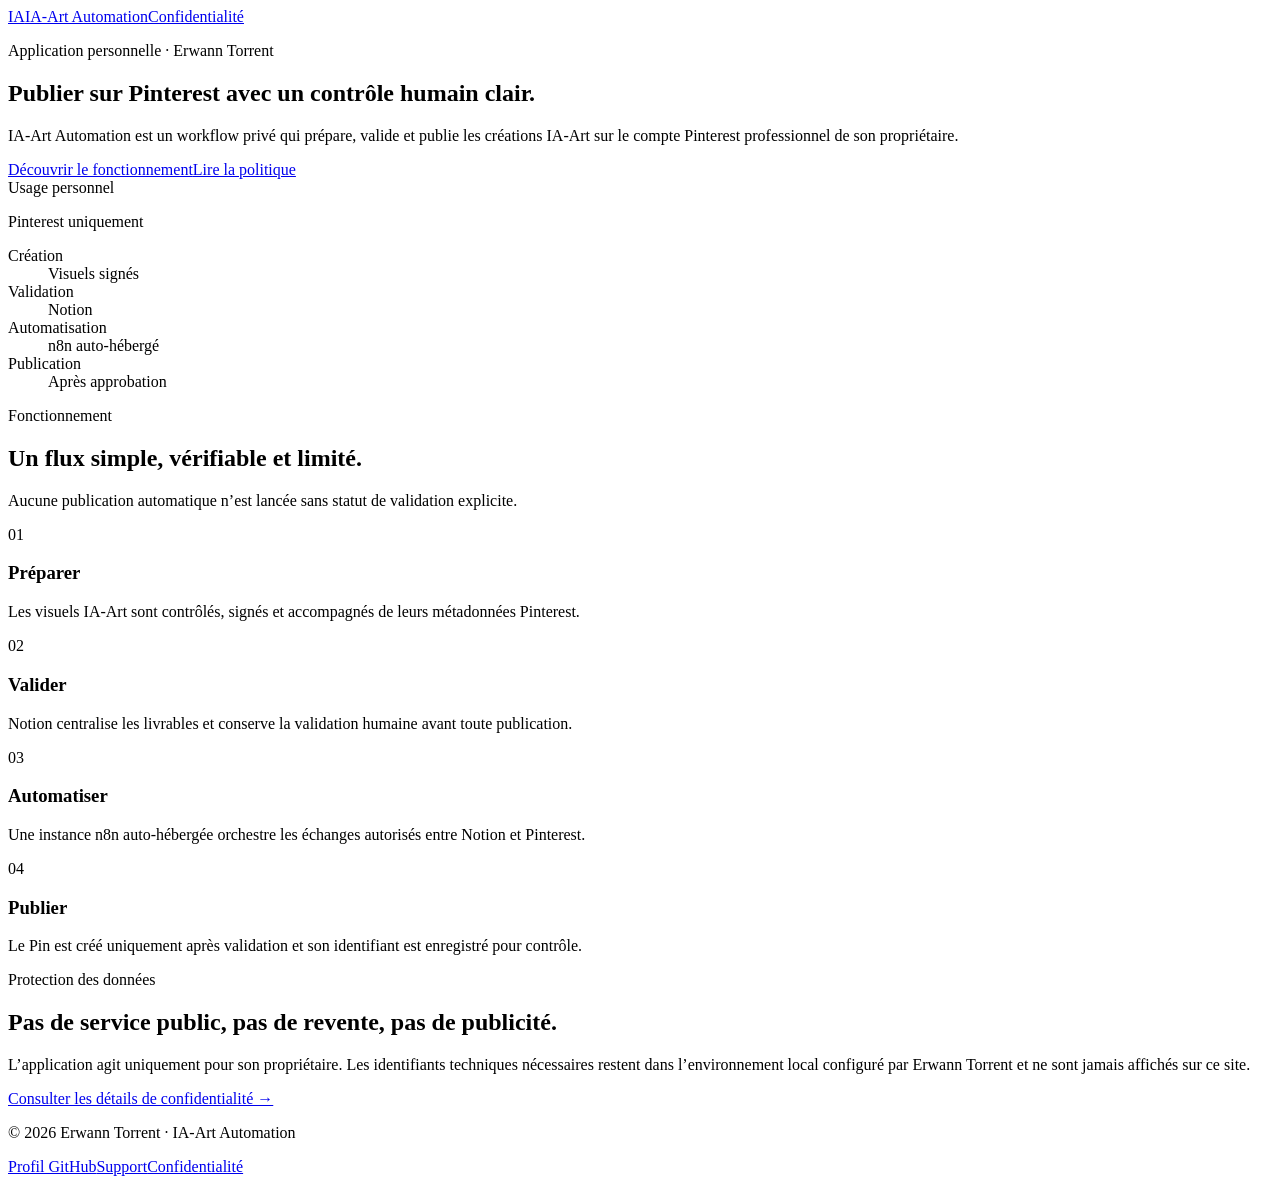
==== index.html @ b7febe2f "Ajouter la page d’accueil" ====
<!doctype html>
<html lang="fr">
<head><meta charset="utf-8"><meta name="viewport" content="width=device-width,initial-scale=1"><title>Erwann Torrent · IA-Art Automation</title><meta name="description" content="Application personnelle de validation et de publication des créations IA-Art vers Pinterest."><link rel="stylesheet" href="styles.css"></head>
<body>
<nav class="nav-shell" aria-label="Navigation principale"><a class="brand" href="#top"><span class="brand-mark">IA</span><span>IA-Art Automation</span></a><a class="nav-link" href="privacy.html">Confidentialité</a></nav>
<main>
<section class="hero" id="top"><div><p class="eyebrow">Application personnelle · Erwann Torrent</p><h1>Publier sur Pinterest avec un contrôle humain clair.</h1><p class="hero-lede">IA-Art Automation est un workflow privé qui prépare, valide et publie les créations IA-Art sur le compte Pinterest professionnel de son propriétaire.</p><div class="hero-actions"><a class="button button-primary" href="#fonctionnement">Découvrir le fonctionnement</a><a class="button button-secondary" href="privacy.html">Lire la politique</a></div></div><aside class="status-card"><div class="status-topline"><span class="status-dot"></span>Usage personnel</div><p class="status-title">Pinterest uniquement</p><dl class="status-list"><div><dt>Création</dt><dd>Visuels signés</dd></div><div><dt>Validation</dt><dd>Notion</dd></div><div><dt>Automatisation</dt><dd>n8n auto-hébergé</dd></div><div><dt>Publication</dt><dd>Après approbation</dd></div></dl></aside></section>
<section class="section" id="fonctionnement"><div class="section-heading"><p class="eyebrow">Fonctionnement</p><h2>Un flux simple, vérifiable et limité.</h2><p>Aucune publication automatique n’est lancée sans statut de validation explicite.</p></div><div class="steps-grid"><article class="step-card"><span class="step-number">01</span><h3>Préparer</h3><p>Les visuels IA-Art sont contrôlés, signés et accompagnés de leurs métadonnées Pinterest.</p></article><article class="step-card"><span class="step-number">02</span><h3>Valider</h3><p>Notion centralise les livrables et conserve la validation humaine avant toute publication.</p></article><article class="step-card"><span class="step-number">03</span><h3>Automatiser</h3><p>Une instance n8n auto-hébergée orchestre les échanges autorisés entre Notion et Pinterest.</p></article><article class="step-card"><span class="step-number">04</span><h3>Publier</h3><p>Le Pin est créé uniquement après validation et son identifiant est enregistré pour contrôle.</p></article></div></section>
<section class="section trust-section"><div><p class="eyebrow">Protection des données</p><h2>Pas de service public, pas de revente, pas de publicité.</h2></div><div class="trust-copy"><p>L’application agit uniquement pour son propriétaire. Les identifiants techniques nécessaires restent dans l’environnement local configuré par Erwann Torrent et ne sont jamais affichés sur ce site.</p><a class="text-link" href="privacy.html">Consulter les détails de confidentialité →</a></div></section>
</main><footer class="footer"><p>© 2026 Erwann Torrent · IA-Art Automation</p><div><a href="https://github.com/ErwannTorrent">Profil GitHub</a><a href="https://github.com/Etorrent-Org/ia-art-automation/issues">Support</a><a href="privacy.html">Confidentialité</a></div></footer>
</body></html>
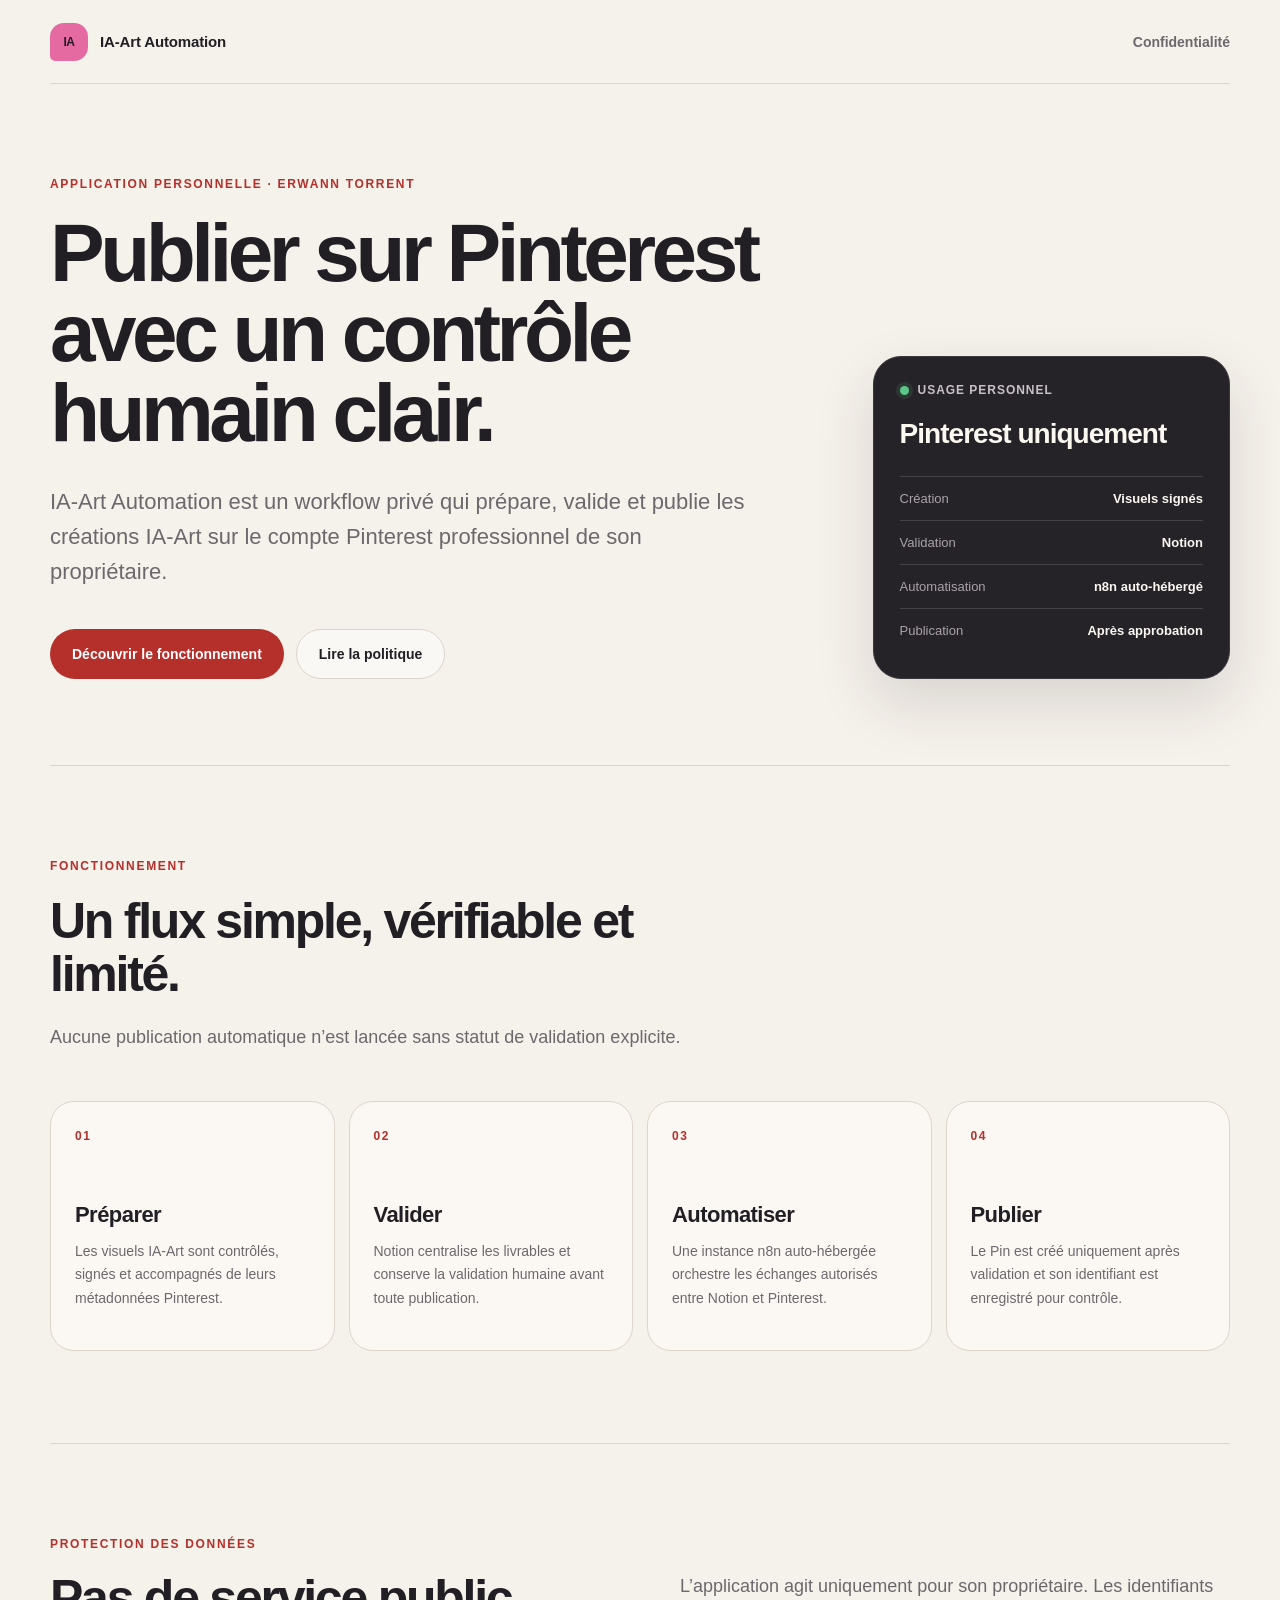
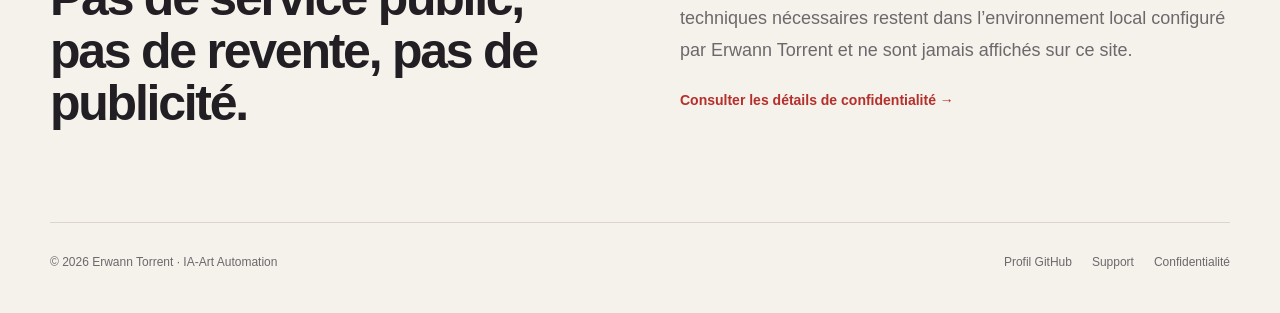
==== commit fbb58268: "Update index.html" ====
--- a/index.html
+++ b/index.html
@@ -1,6 +1,9 @@
 <!doctype html>
 <html lang="fr">
-<head><meta charset="utf-8"><meta name="viewport" content="width=device-width,initial-scale=1"><title>Erwann Torrent · IA-Art Automation</title><meta name="description" content="Application personnelle de validation et de publication des créations IA-Art vers Pinterest."><link rel="stylesheet" href="styles.css"></head>
+<head>
+  <meta name="p:domain_verify" content="bd27df2fb0a278e348b28f22b206b47b"/>
+  <meta charset="utf-8">
+  <meta name="viewport" content="width=device-width,initial-scale=1"><title>Erwann Torrent · IA-Art Automation</title><meta name="description" content="Application personnelle de validation et de publication des créations IA-Art vers Pinterest."><link rel="stylesheet" href="styles.css"></head>
 <body>
 <nav class="nav-shell" aria-label="Navigation principale"><a class="brand" href="#top"><span class="brand-mark">IA</span><span>IA-Art Automation</span></a><a class="nav-link" href="privacy.html">Confidentialité</a></nav>
 <main>
--- a/styles.css
+++ b/styles.css
@@ -0,0 +1 @@
+:root{--ink:#211f23;--muted:#6d686c;--paper:#f5f1eb;--surface:#fffdf9;--line:#ddd5cb;--accent:#b52f2b;--accent-dark:#8f211f;--rose:#e66aa2}*{box-sizing:border-box}html{scroll-behavior:smooth}body{margin:0;background:var(--paper);color:var(--ink);font-family:Arial,Helvetica,sans-serif}a{color:inherit}.nav-shell{width:min(1180px,calc(100% - 40px));margin:0 auto;min-height:84px;display:flex;align-items:center;justify-content:space-between;gap:24px;border-bottom:1px solid var(--line)}.brand{display:inline-flex;align-items:center;gap:12px;text-decoration:none;font-size:15px;font-weight:700;letter-spacing:-.01em}.brand-mark{width:38px;height:38px;display:grid;place-items:center;border-radius:14px 14px 14px 5px;background:var(--rose);color:#241b22;font-size:12px;font-weight:800;letter-spacing:-.04em}.nav-link{color:var(--muted);text-decoration:none;font-size:14px;font-weight:700}.nav-link:hover,.nav-link:focus-visible,.nav-link.active{color:var(--accent)}.hero{width:min(1180px,calc(100% - 40px));margin:0 auto;padding:92px 0 86px;display:grid;grid-template-columns:minmax(0,1.55fr) minmax(300px,.75fr);gap:84px;align-items:end}.eyebrow{margin:0 0 20px;color:var(--accent);font-size:12px;line-height:1.4;font-weight:800;letter-spacing:.14em;text-transform:uppercase}.hero h1,.legal-hero h1{margin:0;max-width:830px;font-size:clamp(48px,6.4vw,88px);line-height:.98;letter-spacing:-.055em;font-weight:700}.hero-lede{max-width:710px;margin:30px 0 0;color:var(--muted);font-size:clamp(18px,2vw,22px);line-height:1.6}.hero-actions{margin-top:40px;display:flex;flex-wrap:wrap;gap:12px}.button{min-height:50px;display:inline-flex;align-items:center;justify-content:center;padding:0 22px;border-radius:999px;text-decoration:none;font-size:14px;font-weight:800;transition:transform .16s ease,background .16s ease}.button:hover{transform:translateY(-2px)}.button:focus-visible{outline:3px solid rgba(181,47,43,.28);outline-offset:3px}.button-primary{background:var(--accent);color:#fff}.button-primary:hover{background:var(--accent-dark)}.button-secondary{border:1px solid var(--line);background:rgba(255,255,255,.45)}.status-card{padding:26px;border:1px solid #3d383e;border-radius:28px;background:#262328;color:#fbf7f1;box-shadow:0 24px 60px rgba(47,37,43,.14)}.status-topline{display:flex;align-items:center;gap:9px;color:#c9c1c8;font-size:12px;font-weight:800;letter-spacing:.08em;text-transform:uppercase}.status-dot{width:9px;height:9px;border-radius:50%;background:#5ac789;box-shadow:0 0 0 4px rgba(90,199,137,.12)}.status-title{margin:22px 0 26px;font-size:28px;line-height:1.1;font-weight:700;letter-spacing:-.035em}.status-list{margin:0}.status-list div{padding:14px 0;display:flex;justify-content:space-between;gap:18px;border-top:1px solid #454047}.status-list dt{color:#aaa2aa;font-size:13px}.status-list dd{margin:0;text-align:right;font-size:13px;font-weight:700}.section{width:min(1180px,calc(100% - 40px));margin:0 auto;padding:92px 0;border-top:1px solid var(--line)}.section-heading{max-width:720px}.section h2,.legal-content h2{margin:0;font-size:clamp(32px,4vw,50px);line-height:1.05;letter-spacing:-.045em}.section-heading>p:last-child{margin:22px 0 0;color:var(--muted);font-size:18px;line-height:1.7}.steps-grid{margin-top:48px;display:grid;grid-template-columns:repeat(4,1fr);gap:14px}.step-card{min-height:250px;padding:24px;border:1px solid var(--line);border-radius:24px;background:rgba(255,253,249,.68)}.step-number{color:var(--accent);font-size:12px;font-weight:800;letter-spacing:.14em}.step-card h3{margin:58px 0 12px;font-size:22px;letter-spacing:-.025em}.step-card p{margin:0;color:var(--muted);font-size:14px;line-height:1.7}.trust-section{display:grid;grid-template-columns:1fr 1fr;gap:80px;align-items:start}.trust-copy{padding-top:34px}.trust-copy p{margin:0 0 24px;color:var(--muted);font-size:18px;line-height:1.8}.text-link{color:var(--accent);font-size:14px;font-weight:800;text-decoration:none}.text-link:hover{text-decoration:underline}.legal-hero{width:min(980px,calc(100% - 40px));margin:0 auto;padding:92px 0 74px}.legal-hero h1{font-size:clamp(46px,6vw,78px)}.legal-hero>p:last-child{max-width:720px;margin:28px 0 0;color:var(--muted);font-size:19px;line-height:1.7}.legal-layout{width:min(980px,calc(100% - 40px));margin:0 auto;padding:0 0 100px;display:grid;grid-template-columns:260px 1fr;gap:72px;align-items:start}.legal-summary{position:sticky;top:24px;padding:24px;border:1px solid var(--line);border-radius:22px;background:var(--surface)}.summary-label{margin:0 0 16px;color:var(--accent);font-size:12px;font-weight:800;letter-spacing:.12em;text-transform:uppercase}.legal-summary ul{margin:0;padding:0;list-style:none}.legal-summary li{padding:10px 0;border-top:1px solid var(--line);color:var(--muted);font-size:13px;line-height:1.5}.legal-content section{padding:0 0 38px;margin:0 0 38px;border-bottom:1px solid var(--line)}.legal-content h2{font-size:26px;letter-spacing:-.025em}.legal-content p,.legal-content li{color:var(--muted);font-size:16px;line-height:1.8}.legal-content p{margin:16px 0 0}.legal-content ul{margin:16px 0 0;padding-left:22px}.legal-content a{color:var(--accent);font-weight:700}.footer{width:min(1180px,calc(100% - 40px));margin:0 auto;padding:32px 0 44px;display:flex;justify-content:space-between;gap:24px;border-top:1px solid var(--line);color:var(--muted);font-size:12px}.footer p{margin:0}.footer div{display:flex;flex-wrap:wrap;gap:20px}.footer a{text-decoration:none}.footer a:hover{color:var(--accent)}@media(max-width:900px){.hero{grid-template-columns:1fr;gap:50px}.steps-grid{grid-template-columns:repeat(2,1fr)}.trust-section{grid-template-columns:1fr;gap:20px}.legal-layout{grid-template-columns:1fr;gap:42px}.legal-summary{position:static}}@media(max-width:580px){.nav-shell{width:min(100% - 28px,1180px);min-height:72px}.nav-link{font-size:12px}.brand span:last-child{display:none}.hero,.section,.footer{width:min(100% - 28px,1180px)}.hero{padding:64px 0}.hero h1{font-size:47px}.hero-actions{align-items:stretch;flex-direction:column}.button{width:100%}.steps-grid{grid-template-columns:1fr}.step-card{min-height:220px}.legal-hero,.legal-layout{width:min(100% - 28px,980px)}.legal-hero{padding:64px 0 56px}.footer{flex-direction:column}}@media(prefers-reduced-motion:reduce){html{scroll-behavior:auto}.button{transition:none}}
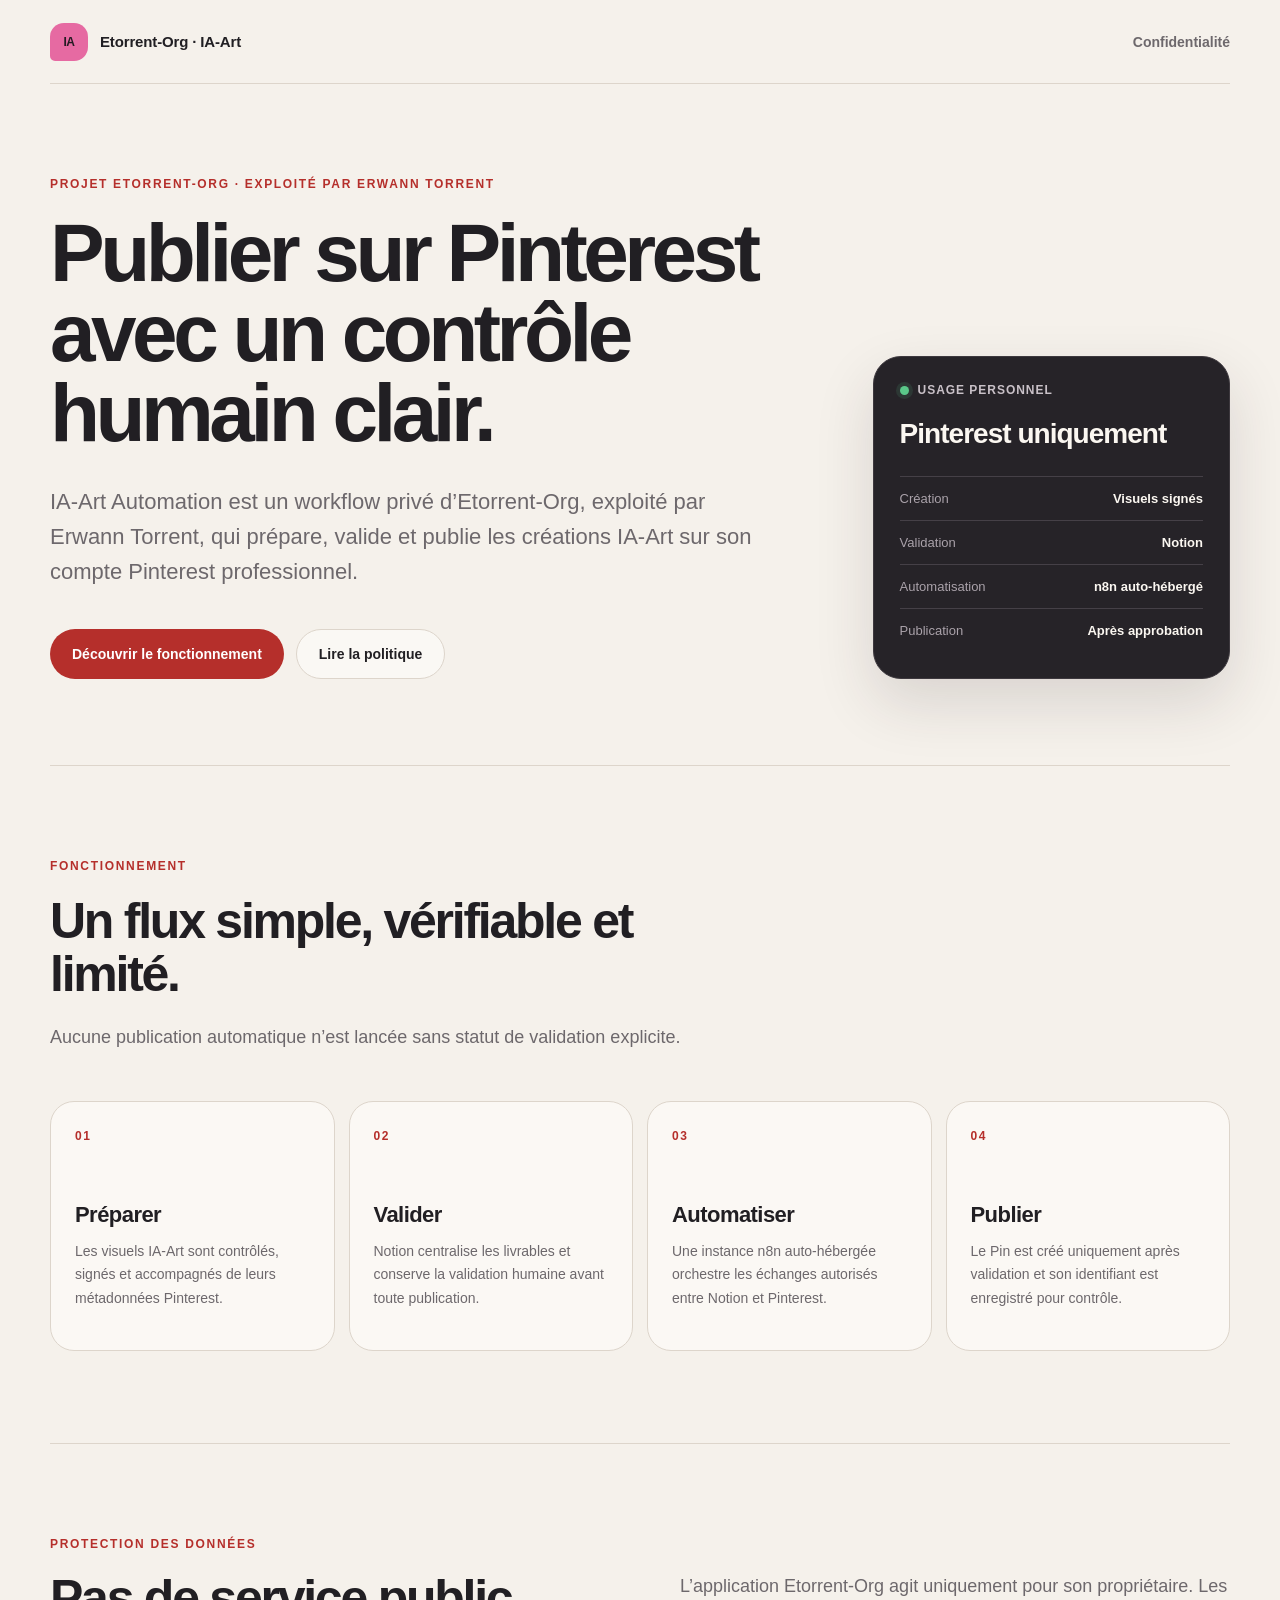
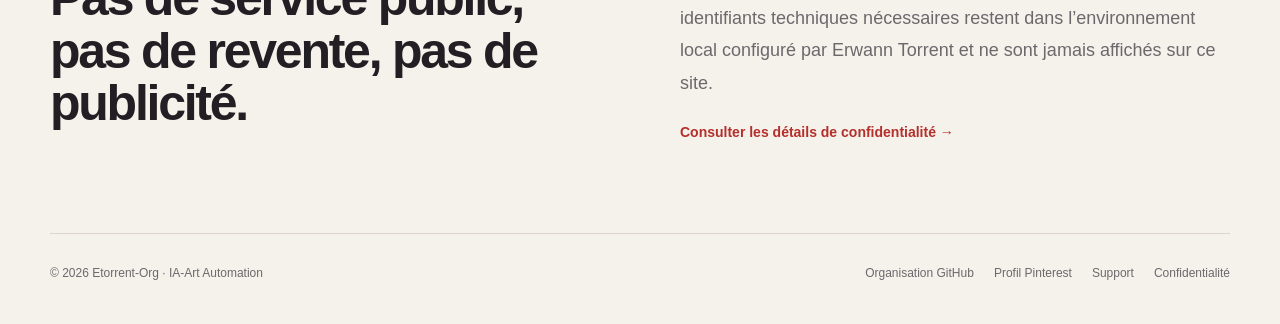
==== commit b8e07644: "Align website identity with Pinterest profile" ====
--- a/index.html
+++ b/index.html
@@ -1,14 +1,97 @@
 <!doctype html>
 <html lang="fr">
 <head>
-  <meta name="p:domain_verify" content="bd27df2fb0a278e348b28f22b206b47b"/>
   <meta charset="utf-8">
-  <meta name="viewport" content="width=device-width,initial-scale=1"><title>Erwann Torrent · IA-Art Automation</title><meta name="description" content="Application personnelle de validation et de publication des créations IA-Art vers Pinterest."><link rel="stylesheet" href="styles.css"></head>
+  <meta name="viewport" content="width=device-width, initial-scale=1">
+  <meta name="p:domain_verify" content="bd27df2fb0a278e348b28f22b206b47b">
+  <meta name="description" content="Application Etorrent-Org de validation et de publication des créations IA-Art vers Pinterest.">
+  <title>Etorrent-Org · IA-Art Automation</title>
+  <link rel="stylesheet" href="styles.css">
+</head>
 <body>
-<nav class="nav-shell" aria-label="Navigation principale"><a class="brand" href="#top"><span class="brand-mark">IA</span><span>IA-Art Automation</span></a><a class="nav-link" href="privacy.html">Confidentialité</a></nav>
-<main>
-<section class="hero" id="top"><div><p class="eyebrow">Application personnelle · Erwann Torrent</p><h1>Publier sur Pinterest avec un contrôle humain clair.</h1><p class="hero-lede">IA-Art Automation est un workflow privé qui prépare, valide et publie les créations IA-Art sur le compte Pinterest professionnel de son propriétaire.</p><div class="hero-actions"><a class="button button-primary" href="#fonctionnement">Découvrir le fonctionnement</a><a class="button button-secondary" href="privacy.html">Lire la politique</a></div></div><aside class="status-card"><div class="status-topline"><span class="status-dot"></span>Usage personnel</div><p class="status-title">Pinterest uniquement</p><dl class="status-list"><div><dt>Création</dt><dd>Visuels signés</dd></div><div><dt>Validation</dt><dd>Notion</dd></div><div><dt>Automatisation</dt><dd>n8n auto-hébergé</dd></div><div><dt>Publication</dt><dd>Après approbation</dd></div></dl></aside></section>
-<section class="section" id="fonctionnement"><div class="section-heading"><p class="eyebrow">Fonctionnement</p><h2>Un flux simple, vérifiable et limité.</h2><p>Aucune publication automatique n’est lancée sans statut de validation explicite.</p></div><div class="steps-grid"><article class="step-card"><span class="step-number">01</span><h3>Préparer</h3><p>Les visuels IA-Art sont contrôlés, signés et accompagnés de leurs métadonnées Pinterest.</p></article><article class="step-card"><span class="step-number">02</span><h3>Valider</h3><p>Notion centralise les livrables et conserve la validation humaine avant toute publication.</p></article><article class="step-card"><span class="step-number">03</span><h3>Automatiser</h3><p>Une instance n8n auto-hébergée orchestre les échanges autorisés entre Notion et Pinterest.</p></article><article class="step-card"><span class="step-number">04</span><h3>Publier</h3><p>Le Pin est créé uniquement après validation et son identifiant est enregistré pour contrôle.</p></article></div></section>
-<section class="section trust-section"><div><p class="eyebrow">Protection des données</p><h2>Pas de service public, pas de revente, pas de publicité.</h2></div><div class="trust-copy"><p>L’application agit uniquement pour son propriétaire. Les identifiants techniques nécessaires restent dans l’environnement local configuré par Erwann Torrent et ne sont jamais affichés sur ce site.</p><a class="text-link" href="privacy.html">Consulter les détails de confidentialité →</a></div></section>
-</main><footer class="footer"><p>© 2026 Erwann Torrent · IA-Art Automation</p><div><a href="https://github.com/ErwannTorrent">Profil GitHub</a><a href="https://github.com/Etorrent-Org/ia-art-automation/issues">Support</a><a href="privacy.html">Confidentialité</a></div></footer>
-</body></html>
+  <nav class="nav-shell" aria-label="Navigation principale">
+    <a class="brand" href="#top">
+      <span class="brand-mark">IA</span>
+      <span>Etorrent-Org · IA-Art</span>
+    </a>
+    <a class="nav-link" href="privacy.html">Confidentialité</a>
+  </nav>
+
+  <main>
+    <section class="hero" id="top">
+      <div>
+        <p class="eyebrow">Projet Etorrent-Org · Exploité par Erwann Torrent</p>
+        <h1>Publier sur Pinterest avec un contrôle humain clair.</h1>
+        <p class="hero-lede">IA-Art Automation est un workflow privé d’Etorrent-Org, exploité par Erwann Torrent, qui prépare, valide et publie les créations IA-Art sur son compte Pinterest professionnel.</p>
+        <div class="hero-actions">
+          <a class="button button-primary" href="#fonctionnement">Découvrir le fonctionnement</a>
+          <a class="button button-secondary" href="privacy.html">Lire la politique</a>
+        </div>
+      </div>
+
+      <aside class="status-card">
+        <div class="status-topline"><span class="status-dot"></span>Usage personnel</div>
+        <p class="status-title">Pinterest uniquement</p>
+        <dl class="status-list">
+          <div><dt>Création</dt><dd>Visuels signés</dd></div>
+          <div><dt>Validation</dt><dd>Notion</dd></div>
+          <div><dt>Automatisation</dt><dd>n8n auto-hébergé</dd></div>
+          <div><dt>Publication</dt><dd>Après approbation</dd></div>
+        </dl>
+      </aside>
+    </section>
+
+    <section class="section" id="fonctionnement">
+      <div class="section-heading">
+        <p class="eyebrow">Fonctionnement</p>
+        <h2>Un flux simple, vérifiable et limité.</h2>
+        <p>Aucune publication automatique n’est lancée sans statut de validation explicite.</p>
+      </div>
+
+      <div class="steps-grid">
+        <article class="step-card">
+          <span class="step-number">01</span>
+          <h3>Préparer</h3>
+          <p>Les visuels IA-Art sont contrôlés, signés et accompagnés de leurs métadonnées Pinterest.</p>
+        </article>
+        <article class="step-card">
+          <span class="step-number">02</span>
+          <h3>Valider</h3>
+          <p>Notion centralise les livrables et conserve la validation humaine avant toute publication.</p>
+        </article>
+        <article class="step-card">
+          <span class="step-number">03</span>
+          <h3>Automatiser</h3>
+          <p>Une instance n8n auto-hébergée orchestre les échanges autorisés entre Notion et Pinterest.</p>
+        </article>
+        <article class="step-card">
+          <span class="step-number">04</span>
+          <h3>Publier</h3>
+          <p>Le Pin est créé uniquement après validation et son identifiant est enregistré pour contrôle.</p>
+        </article>
+      </div>
+    </section>
+
+    <section class="section trust-section">
+      <div>
+        <p class="eyebrow">Protection des données</p>
+        <h2>Pas de service public, pas de revente, pas de publicité.</h2>
+      </div>
+      <div class="trust-copy">
+        <p>L’application Etorrent-Org agit uniquement pour son propriétaire. Les identifiants techniques nécessaires restent dans l’environnement local configuré par Erwann Torrent et ne sont jamais affichés sur ce site.</p>
+        <a class="text-link" href="privacy.html">Consulter les détails de confidentialité →</a>
+      </div>
+    </section>
+  </main>
+
+  <footer class="footer">
+    <p>© 2026 Etorrent-Org · IA-Art Automation</p>
+    <div>
+      <a href="https://github.com/Etorrent-Org">Organisation GitHub</a>
+      <a href="https://www.pinterest.com/EtorrentOrg/">Profil Pinterest</a>
+      <a href="https://github.com/Etorrent-Org/ia-art-automation/issues">Support</a>
+      <a href="privacy.html">Confidentialité</a>
+    </div>
+  </footer>
+</body>
+</html>
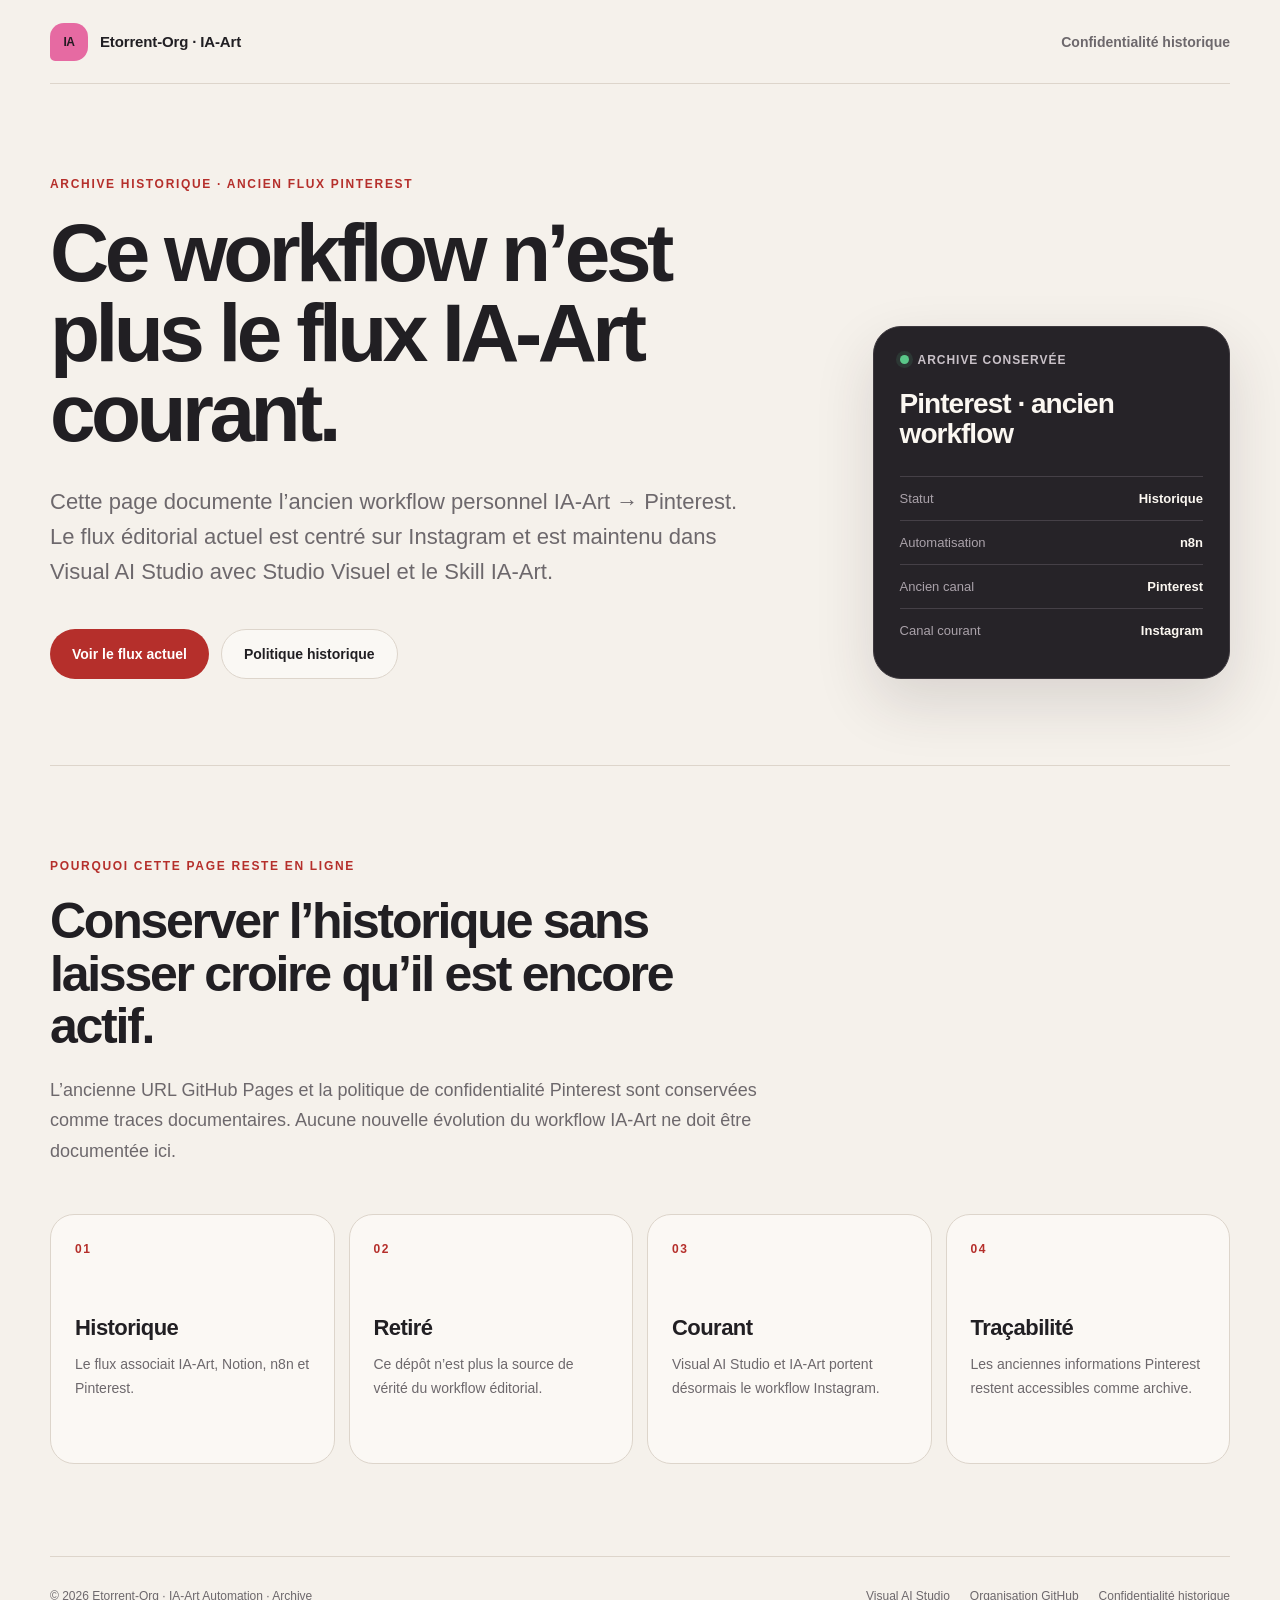
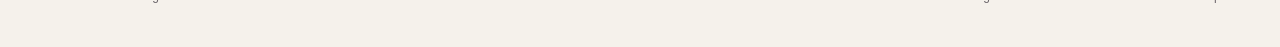
==== commit b60c339f: "docs: turn IA-Art Pinterest page into historical archive" ====
--- a/index.html
+++ b/index.html
@@ -4,8 +4,8 @@
   <meta charset="utf-8">
   <meta name="viewport" content="width=device-width, initial-scale=1">
   <meta name="p:domain_verify" content="bd27df2fb0a278e348b28f22b206b47b">
-  <meta name="description" content="Application Etorrent-Org de validation et de publication des créations IA-Art vers Pinterest.">
-  <title>Etorrent-Org · IA-Art Automation</title>
+  <meta name="description" content="Archive historique de l’ancien workflow Etorrent-Org IA-Art vers Pinterest.">
+  <title>Etorrent-Org · IA-Art Automation · Archive</title>
   <link rel="stylesheet" href="styles.css">
 </head>
 <body>
@@ -14,83 +14,55 @@
       <span class="brand-mark">IA</span>
       <span>Etorrent-Org · IA-Art</span>
     </a>
-    <a class="nav-link" href="privacy.html">Confidentialité</a>
+    <a class="nav-link" href="privacy.html">Confidentialité historique</a>
   </nav>
 
   <main>
     <section class="hero" id="top">
       <div>
-        <p class="eyebrow">Projet Etorrent-Org · Exploité par Erwann Torrent</p>
-        <h1>Publier sur Pinterest avec un contrôle humain clair.</h1>
-        <p class="hero-lede">IA-Art Automation est un workflow privé d’Etorrent-Org, exploité par Erwann Torrent, qui prépare, valide et publie les créations IA-Art sur son compte Pinterest professionnel.</p>
+        <p class="eyebrow">ARCHIVE HISTORIQUE · ANCIEN FLUX PINTEREST</p>
+        <h1>Ce workflow n’est plus le flux IA-Art courant.</h1>
+        <p class="hero-lede">Cette page documente l’ancien workflow personnel IA-Art → Pinterest. Le flux éditorial actuel est centré sur Instagram et est maintenu dans Visual AI Studio avec Studio Visuel et le Skill IA-Art.</p>
         <div class="hero-actions">
-          <a class="button button-primary" href="#fonctionnement">Découvrir le fonctionnement</a>
-          <a class="button button-secondary" href="privacy.html">Lire la politique</a>
+          <a class="button button-primary" href="https://github.com/Etorrent-Org/visual-ai-studio">Voir le flux actuel</a>
+          <a class="button button-secondary" href="privacy.html">Politique historique</a>
         </div>
       </div>
 
       <aside class="status-card">
-        <div class="status-topline"><span class="status-dot"></span>Usage personnel</div>
-        <p class="status-title">Pinterest uniquement</p>
+        <div class="status-topline"><span class="status-dot"></span>Archive conservée</div>
+        <p class="status-title">Pinterest · ancien workflow</p>
         <dl class="status-list">
-          <div><dt>Création</dt><dd>Visuels signés</dd></div>
-          <div><dt>Validation</dt><dd>Notion</dd></div>
-          <div><dt>Automatisation</dt><dd>n8n auto-hébergé</dd></div>
-          <div><dt>Publication</dt><dd>Après approbation</dd></div>
+          <div><dt>Statut</dt><dd>Historique</dd></div>
+          <div><dt>Automatisation</dt><dd>n8n</dd></div>
+          <div><dt>Ancien canal</dt><dd>Pinterest</dd></div>
+          <div><dt>Canal courant</dt><dd>Instagram</dd></div>
         </dl>
       </aside>
     </section>
 
     <section class="section" id="fonctionnement">
       <div class="section-heading">
-        <p class="eyebrow">Fonctionnement</p>
-        <h2>Un flux simple, vérifiable et limité.</h2>
-        <p>Aucune publication automatique n’est lancée sans statut de validation explicite.</p>
+        <p class="eyebrow">Pourquoi cette page reste en ligne</p>
+        <h2>Conserver l’historique sans laisser croire qu’il est encore actif.</h2>
+        <p>L’ancienne URL GitHub Pages et la politique de confidentialité Pinterest sont conservées comme traces documentaires. Aucune nouvelle évolution du workflow IA-Art ne doit être documentée ici.</p>
       </div>
 
       <div class="steps-grid">
-        <article class="step-card">
-          <span class="step-number">01</span>
-          <h3>Préparer</h3>
-          <p>Les visuels IA-Art sont contrôlés, signés et accompagnés de leurs métadonnées Pinterest.</p>
-        </article>
-        <article class="step-card">
-          <span class="step-number">02</span>
-          <h3>Valider</h3>
-          <p>Notion centralise les livrables et conserve la validation humaine avant toute publication.</p>
-        </article>
-        <article class="step-card">
-          <span class="step-number">03</span>
-          <h3>Automatiser</h3>
-          <p>Une instance n8n auto-hébergée orchestre les échanges autorisés entre Notion et Pinterest.</p>
-        </article>
-        <article class="step-card">
-          <span class="step-number">04</span>
-          <h3>Publier</h3>
-          <p>Le Pin est créé uniquement après validation et son identifiant est enregistré pour contrôle.</p>
-        </article>
-      </div>
-    </section>
-
-    <section class="section trust-section">
-      <div>
-        <p class="eyebrow">Protection des données</p>
-        <h2>Pas de service public, pas de revente, pas de publicité.</h2>
-      </div>
-      <div class="trust-copy">
-        <p>L’application Etorrent-Org agit uniquement pour son propriétaire. Les identifiants techniques nécessaires restent dans l’environnement local configuré par Erwann Torrent et ne sont jamais affichés sur ce site.</p>
-        <a class="text-link" href="privacy.html">Consulter les détails de confidentialité →</a>
+        <article class="step-card"><span class="step-number">01</span><h3>Historique</h3><p>Le flux associait IA-Art, Notion, n8n et Pinterest.</p></article>
+        <article class="step-card"><span class="step-number">02</span><h3>Retiré</h3><p>Ce dépôt n’est plus la source de vérité du workflow éditorial.</p></article>
+        <article class="step-card"><span class="step-number">03</span><h3>Courant</h3><p>Visual AI Studio et IA-Art portent désormais le workflow Instagram.</p></article>
+        <article class="step-card"><span class="step-number">04</span><h3>Traçabilité</h3><p>Les anciennes informations Pinterest restent accessibles comme archive.</p></article>
       </div>
     </section>
   </main>
 
   <footer class="footer">
-    <p>© 2026 Etorrent-Org · IA-Art Automation</p>
+    <p>© 2026 Etorrent-Org · IA-Art Automation · Archive</p>
     <div>
+      <a href="https://github.com/Etorrent-Org/visual-ai-studio">Visual AI Studio</a>
       <a href="https://github.com/Etorrent-Org">Organisation GitHub</a>
-      <a href="https://www.pinterest.com/EtorrentOrg/">Profil Pinterest</a>
-      <a href="https://github.com/Etorrent-Org/ia-art-automation/issues">Support</a>
-      <a href="privacy.html">Confidentialité</a>
+      <a href="privacy.html">Confidentialité historique</a>
     </div>
   </footer>
 </body>
